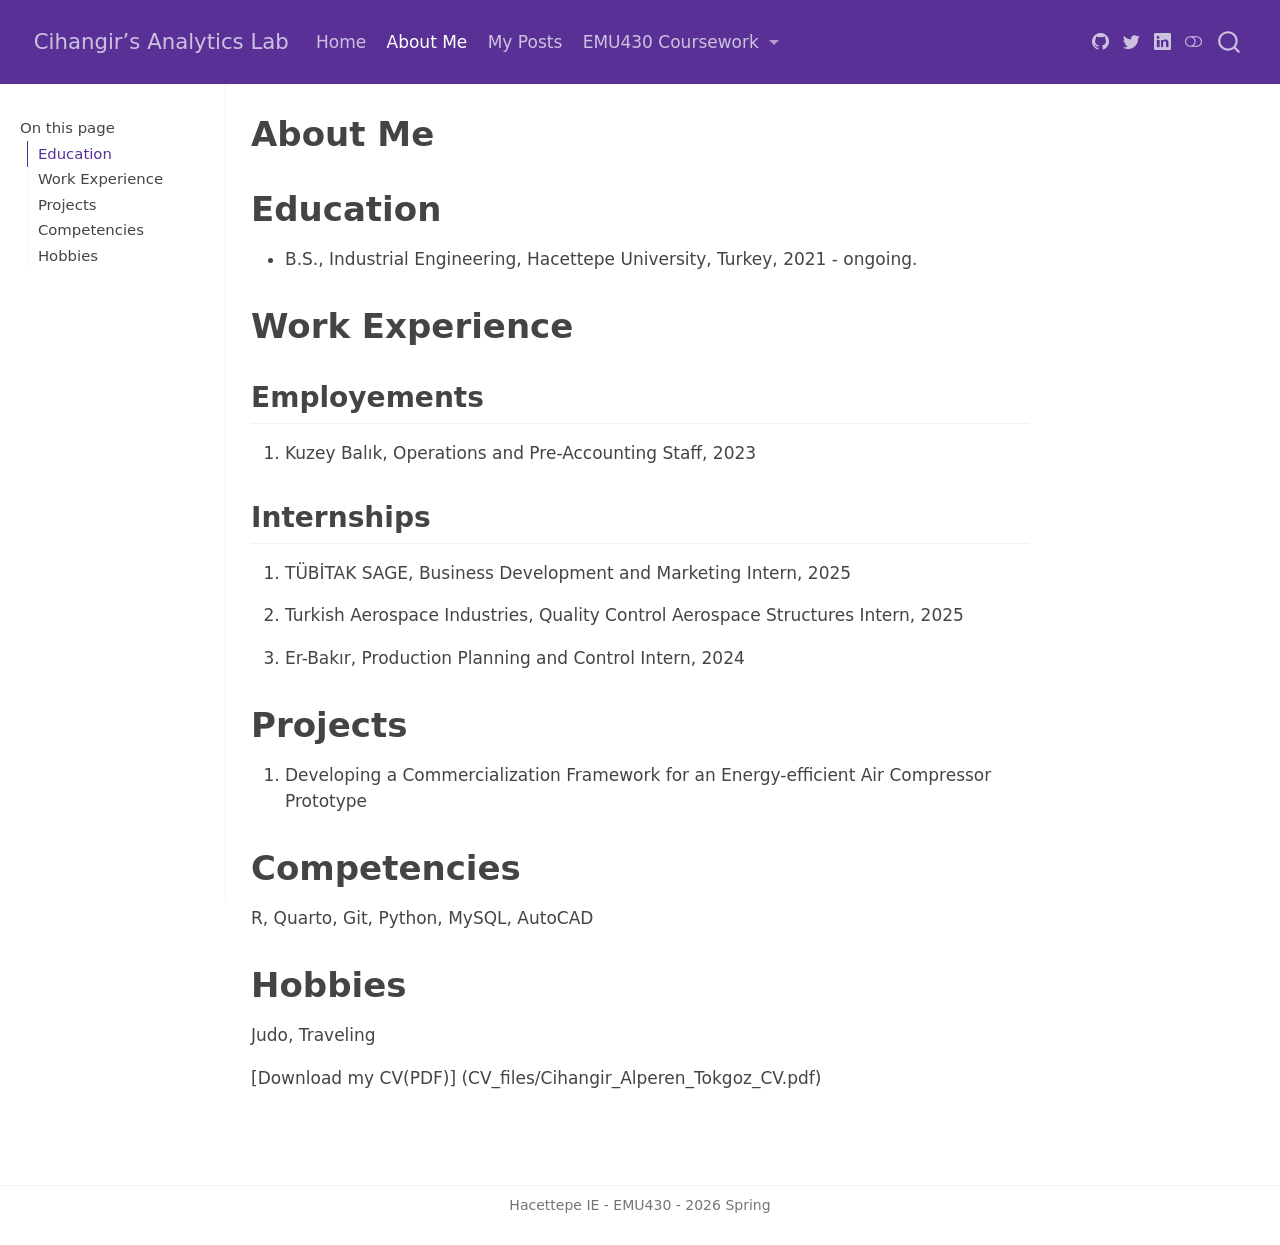
==== docs/about.html @ 6f15af60 "cv pdf ekleme deneme" ====
<!DOCTYPE html>
<html xmlns="http://www.w3.org/1999/xhtml" lang="en" xml:lang="en"><head>

<meta charset="utf-8">
<meta name="generator" content="quarto-1.8.25">

<meta name="viewport" content="width=device-width, initial-scale=1.0, user-scalable=yes">


<title>About Me – Cihangir’s Analytics Lab</title>
<style>
code{white-space: pre-wrap;}
span.smallcaps{font-variant: small-caps;}
div.columns{display: flex; gap: min(4vw, 1.5em);}
div.column{flex: auto; overflow-x: auto;}
div.hanging-indent{margin-left: 1.5em; text-indent: -1.5em;}
ul.task-list{list-style: none;}
ul.task-list li input[type="checkbox"] {
  width: 0.8em;
  margin: 0 0.8em 0.2em -1em; /* quarto-specific, see https://github.com/quarto-dev/quarto-cli/issues/4556 */ 
  vertical-align: middle;
}
</style>


<script src="site_libs/quarto-nav/quarto-nav.js"></script>
<script src="site_libs/quarto-nav/headroom.min.js"></script>
<script src="site_libs/clipboard/clipboard.min.js"></script>
<script src="site_libs/quarto-search/autocomplete.umd.js"></script>
<script src="site_libs/quarto-search/fuse.min.js"></script>
<script src="site_libs/quarto-search/quarto-search.js"></script>
<meta name="quarto:offset" content="./">
<script src="site_libs/quarto-html/quarto.js" type="module"></script>
<script src="site_libs/quarto-html/tabsets/tabsets.js" type="module"></script>
<script src="site_libs/quarto-html/axe/axe-check.js" type="module"></script>
<script src="site_libs/quarto-html/popper.min.js"></script>
<script src="site_libs/quarto-html/tippy.umd.min.js"></script>
<script src="site_libs/quarto-html/anchor.min.js"></script>
<link href="site_libs/quarto-html/tippy.css" rel="stylesheet">
<link href="site_libs/quarto-html/quarto-syntax-highlighting-7b89279ff1a6dce999919e0e67d4d9ec.css" rel="stylesheet" class="quarto-color-scheme" id="quarto-text-highlighting-styles">
<link href="site_libs/quarto-html/quarto-syntax-highlighting-dark-707d8167ce6003fca903bfe2be84ab7f.css" rel="stylesheet" class="quarto-color-scheme quarto-color-alternate" id="quarto-text-highlighting-styles">
<link href="site_libs/quarto-html/quarto-syntax-highlighting-7b89279ff1a6dce999919e0e67d4d9ec.css" rel="stylesheet" class="quarto-color-scheme-extra" id="quarto-text-highlighting-styles">
<script src="site_libs/bootstrap/bootstrap.min.js"></script>
<link href="site_libs/bootstrap/bootstrap-icons.css" rel="stylesheet">
<link href="site_libs/bootstrap/bootstrap-1f4f0a526e33a25f9ede20238f494f88.min.css" rel="stylesheet" append-hash="true" class="quarto-color-scheme" id="quarto-bootstrap" data-mode="light">
<link href="site_libs/bootstrap/bootstrap-dark-b7d7e4963d0d63b27f52642e5120691d.min.css" rel="stylesheet" append-hash="true" class="quarto-color-scheme quarto-color-alternate" id="quarto-bootstrap" data-mode="dark">
<link href="site_libs/bootstrap/bootstrap-1f4f0a526e33a25f9ede20238f494f88.min.css" rel="stylesheet" append-hash="true" class="quarto-color-scheme-extra" id="quarto-bootstrap" data-mode="light">
<script id="quarto-search-options" type="application/json">{
  "location": "navbar",
  "copy-button": false,
  "collapse-after": 3,
  "panel-placement": "end",
  "type": "overlay",
  "limit": 50,
  "keyboard-shortcut": [
    "f",
    "/",
    "s"
  ],
  "show-item-context": false,
  "language": {
    "search-no-results-text": "No results",
    "search-matching-documents-text": "matching documents",
    "search-copy-link-title": "Copy link to search",
    "search-hide-matches-text": "Hide additional matches",
    "search-more-match-text": "more match in this document",
    "search-more-matches-text": "more matches in this document",
    "search-clear-button-title": "Clear",
    "search-text-placeholder": "",
    "search-detached-cancel-button-title": "Cancel",
    "search-submit-button-title": "Submit",
    "search-label": "Search"
  }
}</script>


<link rel="stylesheet" href="styles.css">
</head>

<body class="docked nav-fixed quarto-light"><script id="quarto-html-before-body" type="application/javascript">
    const toggleBodyColorMode = (bsSheetEl) => {
      const mode = bsSheetEl.getAttribute("data-mode");
      const bodyEl = window.document.querySelector("body");
      if (mode === "dark") {
        bodyEl.classList.add("quarto-dark");
        bodyEl.classList.remove("quarto-light");
      } else {
        bodyEl.classList.add("quarto-light");
        bodyEl.classList.remove("quarto-dark");
      }
    }
    const toggleBodyColorPrimary = () => {
      const bsSheetEl = window.document.querySelector("link#quarto-bootstrap:not([rel=disabled-stylesheet])");
      if (bsSheetEl) {
        toggleBodyColorMode(bsSheetEl);
      }
    }
    const setColorSchemeToggle = (alternate) => {
      const toggles = window.document.querySelectorAll('.quarto-color-scheme-toggle');
      for (let i=0; i < toggles.length; i++) {
        const toggle = toggles[i];
        if (toggle) {
          if (alternate) {
            toggle.classList.add("alternate");
          } else {
            toggle.classList.remove("alternate");
          }
        }
      }
    };
    const toggleColorMode = (alternate) => {
      // Switch the stylesheets
      const primaryStylesheets = window.document.querySelectorAll('link.quarto-color-scheme:not(.quarto-color-alternate)');
      const alternateStylesheets = window.document.querySelectorAll('link.quarto-color-scheme.quarto-color-alternate');
      manageTransitions('#quarto-margin-sidebar .nav-link', false);
      if (alternate) {
        // note: dark is layered on light, we don't disable primary!
        enableStylesheet(alternateStylesheets);
        for (const sheetNode of alternateStylesheets) {
          if (sheetNode.id === "quarto-bootstrap") {
            toggleBodyColorMode(sheetNode);
          }
        }
      } else {
        disableStylesheet(alternateStylesheets);
        enableStylesheet(primaryStylesheets)
        toggleBodyColorPrimary();
      }
      manageTransitions('#quarto-margin-sidebar .nav-link', true);
      // Switch the toggles
      setColorSchemeToggle(alternate)
      // Hack to workaround the fact that safari doesn't
      // properly recolor the scrollbar when toggling (#1455)
      if (navigator.userAgent.indexOf('Safari') > 0 && navigator.userAgent.indexOf('Chrome') == -1) {
        manageTransitions("body", false);
        window.scrollTo(0, 1);
        setTimeout(() => {
          window.scrollTo(0, 0);
          manageTransitions("body", true);
        }, 40);
      }
    }
    const disableStylesheet = (stylesheets) => {
      for (let i=0; i < stylesheets.length; i++) {
        const stylesheet = stylesheets[i];
        stylesheet.rel = 'disabled-stylesheet';
      }
    }
    const enableStylesheet = (stylesheets) => {
      for (let i=0; i < stylesheets.length; i++) {
        const stylesheet = stylesheets[i];
        if(stylesheet.rel !== 'stylesheet') { // for Chrome, which will still FOUC without this check
          stylesheet.rel = 'stylesheet';
        }
      }
    }
    const manageTransitions = (selector, allowTransitions) => {
      const els = window.document.querySelectorAll(selector);
      for (let i=0; i < els.length; i++) {
        const el = els[i];
        if (allowTransitions) {
          el.classList.remove('notransition');
        } else {
          el.classList.add('notransition');
        }
      }
    }
    const isFileUrl = () => {
      return window.location.protocol === 'file:';
    }
    const hasAlternateSentinel = () => {
      let styleSentinel = getColorSchemeSentinel();
      if (styleSentinel !== null) {
        return styleSentinel === "alternate";
      } else {
        return false;
      }
    }
    const setStyleSentinel = (alternate) => {
      const value = alternate ? "alternate" : "default";
      if (!isFileUrl()) {
        window.localStorage.setItem("quarto-color-scheme", value);
      } else {
        localAlternateSentinel = value;
      }
    }
    const getColorSchemeSentinel = () => {
      if (!isFileUrl()) {
        const storageValue = window.localStorage.getItem("quarto-color-scheme");
        return storageValue != null ? storageValue : localAlternateSentinel;
      } else {
        return localAlternateSentinel;
      }
    }
    const toggleGiscusIfUsed = (isAlternate, darkModeDefault) => {
      const baseTheme = document.querySelector('#giscus-base-theme')?.value ?? 'light';
      const alternateTheme = document.querySelector('#giscus-alt-theme')?.value ?? 'dark';
      let newTheme = '';
      if(authorPrefersDark) {
        newTheme = isAlternate ? baseTheme : alternateTheme;
      } else {
        newTheme = isAlternate ? alternateTheme : baseTheme;
      }
      const changeGiscusTheme = () => {
        // From: https://github.com/giscus/giscus/issues/336
        const sendMessage = (message) => {
          const iframe = document.querySelector('iframe.giscus-frame');
          if (!iframe) return;
          iframe.contentWindow.postMessage({ giscus: message }, 'https://giscus.app');
        }
        sendMessage({
          setConfig: {
            theme: newTheme
          }
        });
      }
      const isGiscussLoaded = window.document.querySelector('iframe.giscus-frame') !== null;
      if (isGiscussLoaded) {
        changeGiscusTheme();
      }
    };
    const authorPrefersDark = false;
    const darkModeDefault = authorPrefersDark;
      document.querySelector('link#quarto-text-highlighting-styles.quarto-color-scheme-extra').rel = 'disabled-stylesheet';
      document.querySelector('link#quarto-bootstrap.quarto-color-scheme-extra').rel = 'disabled-stylesheet';
    let localAlternateSentinel = darkModeDefault ? 'alternate' : 'default';
    // Dark / light mode switch
    window.quartoToggleColorScheme = () => {
      // Read the current dark / light value
      let toAlternate = !hasAlternateSentinel();
      toggleColorMode(toAlternate);
      setStyleSentinel(toAlternate);
      toggleGiscusIfUsed(toAlternate, darkModeDefault);
      window.dispatchEvent(new Event('resize'));
    };
    // Switch to dark mode if need be
    if (hasAlternateSentinel()) {
      toggleColorMode(true);
    } else {
      toggleColorMode(false);
    }
  </script>

<div id="quarto-search-results"></div>
  <header id="quarto-header" class="headroom fixed-top">
    <nav class="navbar navbar-expand-lg " data-bs-theme="dark">
      <div class="navbar-container container-fluid">
      <div class="navbar-brand-container mx-auto">
    <a href="./index.html" class="navbar-brand navbar-brand-logo">
    </a>
    <a class="navbar-brand" href="./index.html">
    <span class="navbar-title">Cihangir’s Analytics Lab</span>
    </a>
  </div>
            <div id="quarto-search" class="" title="Search"></div>
          <button class="navbar-toggler" type="button" data-bs-toggle="collapse" data-bs-target="#navbarCollapse" aria-controls="navbarCollapse" role="menu" aria-expanded="false" aria-label="Toggle navigation" onclick="if (window.quartoToggleHeadroom) { window.quartoToggleHeadroom(); }">
  <span class="navbar-toggler-icon"></span>
</button>
          <div class="collapse navbar-collapse" id="navbarCollapse">
            <ul class="navbar-nav navbar-nav-scroll me-auto">
  <li class="nav-item">
    <a class="nav-link" href="./index.html"> 
<span class="menu-text">Home</span></a>
  </li>  
  <li class="nav-item">
    <a class="nav-link active" href="./about.html" aria-current="page"> 
<span class="menu-text">About Me</span></a>
  </li>  
  <li class="nav-item">
    <a class="nav-link" href="./posts.html"> 
<span class="menu-text">My Posts</span></a>
  </li>  
  <li class="nav-item dropdown ">
    <a class="nav-link dropdown-toggle" href="#" id="nav-menu-emu430-coursework" role="link" data-bs-toggle="dropdown" aria-expanded="false">
 <span class="menu-text">EMU430 Coursework</span>
    </a>
    <ul class="dropdown-menu" aria-labelledby="nav-menu-emu430-coursework">    
        <li>
    <a class="dropdown-item" href="./assignments.html">
 <span class="dropdown-text">Assignments</span></a>
  </li>  
        <li>
    <a class="dropdown-item" href="./project.html">
 <span class="dropdown-text">Project</span></a>
  </li>  
    </ul>
  </li>
</ul>
          </div> <!-- /navcollapse -->
            <div class="quarto-navbar-tools tools-wide">
    <a href="https://github.com/cihanggir" title="" class="quarto-navigation-tool px-1" aria-label=""><i class="bi bi-github"></i></a>
    <a href="https://x.com/cihanggir" title="" class="quarto-navigation-tool px-1" aria-label=""><i class="bi bi-twitter"></i></a>
    <a href="https://www.linkedin.com/in/cihangir-alperen-tokgöz-925695156/" title="" class="quarto-navigation-tool px-1" aria-label=""><i class="bi bi-linkedin"></i></a>
  <a href="" class="quarto-color-scheme-toggle quarto-navigation-tool  px-1" onclick="window.quartoToggleColorScheme(); return false;" title="Toggle dark mode"><i class="bi"></i></a>
</div>
      </div> <!-- /container-fluid -->
    </nav>
</header>
<!-- content -->
<div id="quarto-content" class="quarto-container page-columns page-rows-contents page-layout-article page-navbar">
<!-- sidebar -->
  <nav id="quarto-sidebar" class="sidebar collapse collapse-horizontal quarto-sidebar-collapse-item sidebar-navigation docked overflow-auto">
    <nav id="TOC" role="doc-toc" class="toc-active">
    <h2 id="toc-title">On this page</h2>
   
  <ul>
  <li><a href="#education" id="toc-education" class="nav-link active" data-scroll-target="#education">Education</a></li>
  <li><a href="#work-experience" id="toc-work-experience" class="nav-link" data-scroll-target="#work-experience">Work Experience</a>
  <ul class="collapse">
  <li><a href="#employements" id="toc-employements" class="nav-link" data-scroll-target="#employements">Employements</a></li>
  <li><a href="#internships" id="toc-internships" class="nav-link" data-scroll-target="#internships">Internships</a></li>
  </ul></li>
  <li><a href="#projects" id="toc-projects" class="nav-link" data-scroll-target="#projects">Projects</a></li>
  <li><a href="#competencies" id="toc-competencies" class="nav-link" data-scroll-target="#competencies">Competencies</a></li>
  <li><a href="#hobbies" id="toc-hobbies" class="nav-link" data-scroll-target="#hobbies">Hobbies</a></li>
  </ul>
</nav>
</nav>
<div id="quarto-sidebar-glass" class="quarto-sidebar-collapse-item" data-bs-toggle="collapse" data-bs-target=".quarto-sidebar-collapse-item"></div>
<!-- margin-sidebar -->
    <div id="quarto-margin-sidebar" class="sidebar margin-sidebar zindex-bottom">
    </div>
<!-- main -->
<main class="content" id="quarto-document-content">


<header id="title-block-header" class="quarto-title-block default">
<div class="quarto-title">
<h1 class="title">About Me</h1>
</div>



<div class="quarto-title-meta">

    
  
    
  </div>
  


</header>


<section id="education" class="level1">
<h1>Education</h1>
<ul>
<li>B.S., Industrial Engineering, Hacettepe University, Turkey, 2021 - ongoing.</li>
</ul>
</section>
<section id="work-experience" class="level1">
<h1>Work Experience</h1>
<section id="employements" class="level2">
<h2 class="anchored" data-anchor-id="employements">Employements</h2>
<ol type="1">
<li>Kuzey Balık, Operations and Pre-Accounting Staff, 2023</li>
</ol>
</section>
<section id="internships" class="level2">
<h2 class="anchored" data-anchor-id="internships">Internships</h2>
<ol type="1">
<li><p>TÜBİTAK SAGE, Business Development and Marketing Intern, 2025</p></li>
<li><p>Turkish Aerospace Industries, Quality Control Aerospace Structures Intern, 2025</p></li>
<li><p>Er-Bakır, Production Planning and Control Intern, 2024</p></li>
</ol>
</section>
</section>
<section id="projects" class="level1">
<h1>Projects</h1>
<ol type="1">
<li>Developing a Commercialization Framework for an Energy-efficient Air Compressor Prototype</li>
</ol>
</section>
<section id="competencies" class="level1">
<h1>Competencies</h1>
<p>R, Quarto, Git, Python, MySQL, AutoCAD</p>
</section>
<section id="hobbies" class="level1">
<h1>Hobbies</h1>
<p>Judo, Traveling</p>
<p>[Download my CV(PDF)] (CV_files/Cihangir_Alperen_Tokgoz_CV.pdf)</p>


</section>

<a onclick="window.scrollTo(0, 0); return false;" role="button" id="quarto-back-to-top"><i class="bi bi-arrow-up"></i> Back to top</a></main> <!-- /main -->
<script id="quarto-html-after-body" type="application/javascript">
  window.document.addEventListener("DOMContentLoaded", function (event) {
    // Ensure there is a toggle, if there isn't float one in the top right
    if (window.document.querySelector('.quarto-color-scheme-toggle') === null) {
      const a = window.document.createElement('a');
      a.classList.add('top-right');
      a.classList.add('quarto-color-scheme-toggle');
      a.href = "";
      a.onclick = function() { try { window.quartoToggleColorScheme(); } catch {} return false; };
      const i = window.document.createElement("i");
      i.classList.add('bi');
      a.appendChild(i);
      window.document.body.appendChild(a);
    }
    setColorSchemeToggle(hasAlternateSentinel())
    const icon = "";
    const anchorJS = new window.AnchorJS();
    anchorJS.options = {
      placement: 'right',
      icon: icon
    };
    anchorJS.add('.anchored');
    const isCodeAnnotation = (el) => {
      for (const clz of el.classList) {
        if (clz.startsWith('code-annotation-')) {                     
          return true;
        }
      }
      return false;
    }
    const onCopySuccess = function(e) {
      // button target
      const button = e.trigger;
      // don't keep focus
      button.blur();
      // flash "checked"
      button.classList.add('code-copy-button-checked');
      var currentTitle = button.getAttribute("title");
      button.setAttribute("title", "Copied!");
      let tooltip;
      if (window.bootstrap) {
        button.setAttribute("data-bs-toggle", "tooltip");
        button.setAttribute("data-bs-placement", "left");
        button.setAttribute("data-bs-title", "Copied!");
        tooltip = new bootstrap.Tooltip(button, 
          { trigger: "manual", 
            customClass: "code-copy-button-tooltip",
            offset: [0, -8]});
        tooltip.show();    
      }
      setTimeout(function() {
        if (tooltip) {
          tooltip.hide();
          button.removeAttribute("data-bs-title");
          button.removeAttribute("data-bs-toggle");
          button.removeAttribute("data-bs-placement");
        }
        button.setAttribute("title", currentTitle);
        button.classList.remove('code-copy-button-checked');
      }, 1000);
      // clear code selection
      e.clearSelection();
    }
    const getTextToCopy = function(trigger) {
      const outerScaffold = trigger.parentElement.cloneNode(true);
      const codeEl = outerScaffold.querySelector('code');
      for (const childEl of codeEl.children) {
        if (isCodeAnnotation(childEl)) {
          childEl.remove();
        }
      }
      return codeEl.innerText;
    }
    const clipboard = new window.ClipboardJS('.code-copy-button:not([data-in-quarto-modal])', {
      text: getTextToCopy
    });
    clipboard.on('success', onCopySuccess);
    if (window.document.getElementById('quarto-embedded-source-code-modal')) {
      const clipboardModal = new window.ClipboardJS('.code-copy-button[data-in-quarto-modal]', {
        text: getTextToCopy,
        container: window.document.getElementById('quarto-embedded-source-code-modal')
      });
      clipboardModal.on('success', onCopySuccess);
    }
      var localhostRegex = new RegExp(/^(?:http|https):\/\/localhost\:?[0-9]*\//);
      var mailtoRegex = new RegExp(/^mailto:/);
        var filterRegex = new RegExp('/' + window.location.host + '/');
      var isInternal = (href) => {
          return filterRegex.test(href) || localhostRegex.test(href) || mailtoRegex.test(href);
      }
      // Inspect non-navigation links and adorn them if external
     var links = window.document.querySelectorAll('a[href]:not(.nav-link):not(.navbar-brand):not(.toc-action):not(.sidebar-link):not(.sidebar-item-toggle):not(.pagination-link):not(.no-external):not([aria-hidden]):not(.dropdown-item):not(.quarto-navigation-tool):not(.about-link)');
      for (var i=0; i<links.length; i++) {
        const link = links[i];
        if (!isInternal(link.href)) {
          // undo the damage that might have been done by quarto-nav.js in the case of
          // links that we want to consider external
          if (link.dataset.originalHref !== undefined) {
            link.href = link.dataset.originalHref;
          }
        }
      }
    function tippyHover(el, contentFn, onTriggerFn, onUntriggerFn) {
      const config = {
        allowHTML: true,
        maxWidth: 500,
        delay: 100,
        arrow: false,
        appendTo: function(el) {
            return el.parentElement;
        },
        interactive: true,
        interactiveBorder: 10,
        theme: 'quarto',
        placement: 'bottom-start',
      };
      if (contentFn) {
        config.content = contentFn;
      }
      if (onTriggerFn) {
        config.onTrigger = onTriggerFn;
      }
      if (onUntriggerFn) {
        config.onUntrigger = onUntriggerFn;
      }
      window.tippy(el, config); 
    }
    const noterefs = window.document.querySelectorAll('a[role="doc-noteref"]');
    for (var i=0; i<noterefs.length; i++) {
      const ref = noterefs[i];
      tippyHover(ref, function() {
        // use id or data attribute instead here
        let href = ref.getAttribute('data-footnote-href') || ref.getAttribute('href');
        try { href = new URL(href).hash; } catch {}
        const id = href.replace(/^#\/?/, "");
        const note = window.document.getElementById(id);
        if (note) {
          return note.innerHTML;
        } else {
          return "";
        }
      });
    }
    const xrefs = window.document.querySelectorAll('a.quarto-xref');
    const processXRef = (id, note) => {
      // Strip column container classes
      const stripColumnClz = (el) => {
        el.classList.remove("page-full", "page-columns");
        if (el.children) {
          for (const child of el.children) {
            stripColumnClz(child);
          }
        }
      }
      stripColumnClz(note)
      if (id === null || id.startsWith('sec-')) {
        // Special case sections, only their first couple elements
        const container = document.createElement("div");
        if (note.children && note.children.length > 2) {
          container.appendChild(note.children[0].cloneNode(true));
          for (let i = 1; i < note.children.length; i++) {
            const child = note.children[i];
            if (child.tagName === "P" && child.innerText === "") {
              continue;
            } else {
              container.appendChild(child.cloneNode(true));
              break;
            }
          }
          if (window.Quarto?.typesetMath) {
            window.Quarto.typesetMath(container);
          }
          return container.innerHTML
        } else {
          if (window.Quarto?.typesetMath) {
            window.Quarto.typesetMath(note);
          }
          return note.innerHTML;
        }
      } else {
        // Remove any anchor links if they are present
        const anchorLink = note.querySelector('a.anchorjs-link');
        if (anchorLink) {
          anchorLink.remove();
        }
        if (window.Quarto?.typesetMath) {
          window.Quarto.typesetMath(note);
        }
        if (note.classList.contains("callout")) {
          return note.outerHTML;
        } else {
          return note.innerHTML;
        }
      }
    }
    for (var i=0; i<xrefs.length; i++) {
      const xref = xrefs[i];
      tippyHover(xref, undefined, function(instance) {
        instance.disable();
        let url = xref.getAttribute('href');
        let hash = undefined; 
        if (url.startsWith('#')) {
          hash = url;
        } else {
          try { hash = new URL(url).hash; } catch {}
        }
        if (hash) {
          const id = hash.replace(/^#\/?/, "");
          const note = window.document.getElementById(id);
          if (note !== null) {
            try {
              const html = processXRef(id, note.cloneNode(true));
              instance.setContent(html);
            } finally {
              instance.enable();
              instance.show();
            }
          } else {
            // See if we can fetch this
            fetch(url.split('#')[0])
            .then(res => res.text())
            .then(html => {
              const parser = new DOMParser();
              const htmlDoc = parser.parseFromString(html, "text/html");
              const note = htmlDoc.getElementById(id);
              if (note !== null) {
                const html = processXRef(id, note);
                instance.setContent(html);
              } 
            }).finally(() => {
              instance.enable();
              instance.show();
            });
          }
        } else {
          // See if we can fetch a full url (with no hash to target)
          // This is a special case and we should probably do some content thinning / targeting
          fetch(url)
          .then(res => res.text())
          .then(html => {
            const parser = new DOMParser();
            const htmlDoc = parser.parseFromString(html, "text/html");
            const note = htmlDoc.querySelector('main.content');
            if (note !== null) {
              // This should only happen for chapter cross references
              // (since there is no id in the URL)
              // remove the first header
              if (note.children.length > 0 && note.children[0].tagName === "HEADER") {
                note.children[0].remove();
              }
              const html = processXRef(null, note);
              instance.setContent(html);
            } 
          }).finally(() => {
            instance.enable();
            instance.show();
          });
        }
      }, function(instance) {
      });
    }
        let selectedAnnoteEl;
        const selectorForAnnotation = ( cell, annotation) => {
          let cellAttr = 'data-code-cell="' + cell + '"';
          let lineAttr = 'data-code-annotation="' +  annotation + '"';
          const selector = 'span[' + cellAttr + '][' + lineAttr + ']';
          return selector;
        }
        const selectCodeLines = (annoteEl) => {
          const doc = window.document;
          const targetCell = annoteEl.getAttribute("data-target-cell");
          const targetAnnotation = annoteEl.getAttribute("data-target-annotation");
          const annoteSpan = window.document.querySelector(selectorForAnnotation(targetCell, targetAnnotation));
          const lines = annoteSpan.getAttribute("data-code-lines").split(",");
          const lineIds = lines.map((line) => {
            return targetCell + "-" + line;
          })
          let top = null;
          let height = null;
          let parent = null;
          if (lineIds.length > 0) {
              //compute the position of the single el (top and bottom and make a div)
              const el = window.document.getElementById(lineIds[0]);
              top = el.offsetTop;
              height = el.offsetHeight;
              parent = el.parentElement.parentElement;
            if (lineIds.length > 1) {
              const lastEl = window.document.getElementById(lineIds[lineIds.length - 1]);
              const bottom = lastEl.offsetTop + lastEl.offsetHeight;
              height = bottom - top;
            }
            if (top !== null && height !== null && parent !== null) {
              // cook up a div (if necessary) and position it 
              let div = window.document.getElementById("code-annotation-line-highlight");
              if (div === null) {
                div = window.document.createElement("div");
                div.setAttribute("id", "code-annotation-line-highlight");
                div.style.position = 'absolute';
                parent.appendChild(div);
              }
              div.style.top = top - 2 + "px";
              div.style.height = height + 4 + "px";
              div.style.left = 0;
              let gutterDiv = window.document.getElementById("code-annotation-line-highlight-gutter");
              if (gutterDiv === null) {
                gutterDiv = window.document.createElement("div");
                gutterDiv.setAttribute("id", "code-annotation-line-highlight-gutter");
                gutterDiv.style.position = 'absolute';
                const codeCell = window.document.getElementById(targetCell);
                const gutter = codeCell.querySelector('.code-annotation-gutter');
                gutter.appendChild(gutterDiv);
              }
              gutterDiv.style.top = top - 2 + "px";
              gutterDiv.style.height = height + 4 + "px";
            }
            selectedAnnoteEl = annoteEl;
          }
        };
        const unselectCodeLines = () => {
          const elementsIds = ["code-annotation-line-highlight", "code-annotation-line-highlight-gutter"];
          elementsIds.forEach((elId) => {
            const div = window.document.getElementById(elId);
            if (div) {
              div.remove();
            }
          });
          selectedAnnoteEl = undefined;
        };
          // Handle positioning of the toggle
      window.addEventListener(
        "resize",
        throttle(() => {
          elRect = undefined;
          if (selectedAnnoteEl) {
            selectCodeLines(selectedAnnoteEl);
          }
        }, 10)
      );
      function throttle(fn, ms) {
      let throttle = false;
      let timer;
        return (...args) => {
          if(!throttle) { // first call gets through
              fn.apply(this, args);
              throttle = true;
          } else { // all the others get throttled
              if(timer) clearTimeout(timer); // cancel #2
              timer = setTimeout(() => {
                fn.apply(this, args);
                timer = throttle = false;
              }, ms);
          }
        };
      }
        // Attach click handler to the DT
        const annoteDls = window.document.querySelectorAll('dt[data-target-cell]');
        for (const annoteDlNode of annoteDls) {
          annoteDlNode.addEventListener('click', (event) => {
            const clickedEl = event.target;
            if (clickedEl !== selectedAnnoteEl) {
              unselectCodeLines();
              const activeEl = window.document.querySelector('dt[data-target-cell].code-annotation-active');
              if (activeEl) {
                activeEl.classList.remove('code-annotation-active');
              }
              selectCodeLines(clickedEl);
              clickedEl.classList.add('code-annotation-active');
            } else {
              // Unselect the line
              unselectCodeLines();
              clickedEl.classList.remove('code-annotation-active');
            }
          });
        }
    const findCites = (el) => {
      const parentEl = el.parentElement;
      if (parentEl) {
        const cites = parentEl.dataset.cites;
        if (cites) {
          return {
            el,
            cites: cites.split(' ')
          };
        } else {
          return findCites(el.parentElement)
        }
      } else {
        return undefined;
      }
    };
    var bibliorefs = window.document.querySelectorAll('a[role="doc-biblioref"]');
    for (var i=0; i<bibliorefs.length; i++) {
      const ref = bibliorefs[i];
      const citeInfo = findCites(ref);
      if (citeInfo) {
        tippyHover(citeInfo.el, function() {
          var popup = window.document.createElement('div');
          citeInfo.cites.forEach(function(cite) {
            var citeDiv = window.document.createElement('div');
            citeDiv.classList.add('hanging-indent');
            citeDiv.classList.add('csl-entry');
            var biblioDiv = window.document.getElementById('ref-' + cite);
            if (biblioDiv) {
              citeDiv.innerHTML = biblioDiv.innerHTML;
            }
            popup.appendChild(citeDiv);
          });
          return popup.innerHTML;
        });
      }
    }
  });
  </script>
</div> <!-- /content -->
<footer class="footer">
  <div class="nav-footer">
    <div class="nav-footer-left">
      &nbsp;
    </div>   
    <div class="nav-footer-center">
<p>Hacettepe IE - EMU430 - 2026 Spring</p>
</div>
    <div class="nav-footer-right">
      &nbsp;
    </div>
  </div>
</footer>




</body></html>
---- docs/site_libs/quarto-html/quarto-syntax-highlighting-7b89279ff1a6dce999919e0e67d4d9ec.css ----
/* quarto syntax highlight colors */
:root {
  --quarto-hl-ot-color: #003B4F;
  --quarto-hl-at-color: #657422;
  --quarto-hl-ss-color: #20794D;
  --quarto-hl-an-color: #5E5E5E;
  --quarto-hl-fu-color: #4758AB;
  --quarto-hl-st-color: #20794D;
  --quarto-hl-cf-color: #003B4F;
  --quarto-hl-op-color: #5E5E5E;
  --quarto-hl-er-color: #AD0000;
  --quarto-hl-bn-color: #AD0000;
  --quarto-hl-al-color: #AD0000;
  --quarto-hl-va-color: #111111;
  --quarto-hl-bu-color: inherit;
  --quarto-hl-ex-color: inherit;
  --quarto-hl-pp-color: #AD0000;
  --quarto-hl-in-color: #5E5E5E;
  --quarto-hl-vs-color: #20794D;
  --quarto-hl-wa-color: #5E5E5E;
  --quarto-hl-do-color: #5E5E5E;
  --quarto-hl-im-color: #00769E;
  --quarto-hl-ch-color: #20794D;
  --quarto-hl-dt-color: #AD0000;
  --quarto-hl-fl-color: #AD0000;
  --quarto-hl-co-color: #5E5E5E;
  --quarto-hl-cv-color: #5E5E5E;
  --quarto-hl-cn-color: #8f5902;
  --quarto-hl-sc-color: #5E5E5E;
  --quarto-hl-dv-color: #AD0000;
  --quarto-hl-kw-color: #003B4F;
}

/* other quarto variables */
:root {
  --quarto-font-monospace: SFMono-Regular, Menlo, Monaco, Consolas, "Liberation Mono", "Courier New", monospace;
}

/* syntax highlight based on Pandoc's rules */
pre > code.sourceCode > span {
  color: #003B4F;
}

code.sourceCode > span {
  color: #003B4F;
}

div.sourceCode,
div.sourceCode pre.sourceCode {
  color: #003B4F;
}

/* Normal */
code span {
  color: #003B4F;
}

/* Alert */
code span.al {
  color: #AD0000;
  font-style: inherit;
}

/* Annotation */
code span.an {
  color: #5E5E5E;
  font-style: inherit;
}

/* Attribute */
code span.at {
  color: #657422;
  font-style: inherit;
}

/* BaseN */
code span.bn {
  color: #AD0000;
  font-style: inherit;
}

/* BuiltIn */
code span.bu {
  font-style: inherit;
}

/* ControlFlow */
code span.cf {
  color: #003B4F;
  font-weight: bold;
  font-style: inherit;
}

/* Char */
code span.ch {
  color: #20794D;
  font-style: inherit;
}

/* Constant */
code span.cn {
  color: #8f5902;
  font-style: inherit;
}

/* Comment */
code span.co {
  color: #5E5E5E;
  font-style: inherit;
}

/* CommentVar */
code span.cv {
  color: #5E5E5E;
  font-style: italic;
}

/* Documentation */
code span.do {
  color: #5E5E5E;
  font-style: italic;
}

/* DataType */
code span.dt {
  color: #AD0000;
  font-style: inherit;
}

/* DecVal */
code span.dv {
  color: #AD0000;
  font-style: inherit;
}

/* Error */
code span.er {
  color: #AD0000;
  font-style: inherit;
}

/* Extension */
code span.ex {
  font-style: inherit;
}

/* Float */
code span.fl {
  color: #AD0000;
  font-style: inherit;
}

/* Function */
code span.fu {
  color: #4758AB;
  font-style: inherit;
}

/* Import */
code span.im {
  color: #00769E;
  font-style: inherit;
}

/* Information */
code span.in {
  color: #5E5E5E;
  font-style: inherit;
}

/* Keyword */
code span.kw {
  color: #003B4F;
  font-weight: bold;
  font-style: inherit;
}

/* Operator */
code span.op {
  color: #5E5E5E;
  font-style: inherit;
}

/* Other */
code span.ot {
  color: #003B4F;
  font-style: inherit;
}

/* Preprocessor */
code span.pp {
  color: #AD0000;
  font-style: inherit;
}

/* SpecialChar */
code span.sc {
  color: #5E5E5E;
  font-style: inherit;
}

/* SpecialString */
code span.ss {
  color: #20794D;
  font-style: inherit;
}

/* String */
code span.st {
  color: #20794D;
  font-style: inherit;
}

/* Variable */
code span.va {
  color: #111111;
  font-style: inherit;
}

/* VerbatimString */
code span.vs {
  color: #20794D;
  font-style: inherit;
}

/* Warning */
code span.wa {
  color: #5E5E5E;
  font-style: italic;
}

.prevent-inlining {
  content: "</";
}

/*# sourceMappingURL=3944bc705cfaf4c80e56f77c5205168a.css.map */
---- docs/site_libs/quarto-html/quarto-syntax-highlighting-dark-707d8167ce6003fca903bfe2be84ab7f.css ----
/* quarto syntax highlight colors */
:root {
  --quarto-hl-al-color: #f07178;
  --quarto-hl-an-color: #d4d0ab;
  --quarto-hl-at-color: #00e0e0;
  --quarto-hl-bn-color: #d4d0ab;
  --quarto-hl-bu-color: #abe338;
  --quarto-hl-ch-color: #abe338;
  --quarto-hl-co-color: #f8f8f2;
  --quarto-hl-cv-color: #ffd700;
  --quarto-hl-cn-color: #ffd700;
  --quarto-hl-cf-color: #ffa07a;
  --quarto-hl-dt-color: #ffa07a;
  --quarto-hl-dv-color: #d4d0ab;
  --quarto-hl-do-color: #f8f8f2;
  --quarto-hl-er-color: #f07178;
  --quarto-hl-ex-color: #00e0e0;
  --quarto-hl-fl-color: #d4d0ab;
  --quarto-hl-fu-color: #ffa07a;
  --quarto-hl-im-color: #abe338;
  --quarto-hl-in-color: #d4d0ab;
  --quarto-hl-kw-color: #ffa07a;
  --quarto-hl-op-color: #ffa07a;
  --quarto-hl-ot-color: #00e0e0;
  --quarto-hl-pp-color: #dcc6e0;
  --quarto-hl-re-color: #00e0e0;
  --quarto-hl-sc-color: #abe338;
  --quarto-hl-ss-color: #abe338;
  --quarto-hl-st-color: #abe338;
  --quarto-hl-va-color: #00e0e0;
  --quarto-hl-vs-color: #abe338;
  --quarto-hl-wa-color: #dcc6e0;
}

/* other quarto variables */
:root {
  --quarto-font-monospace: SFMono-Regular, Menlo, Monaco, Consolas, "Liberation Mono", "Courier New", monospace;
}

/* syntax highlight based on Pandoc's rules */
pre > code.sourceCode > span {
  color: #f8f8f2;
}

code.sourceCode > span {
  color: #f8f8f2;
}

div.sourceCode,
div.sourceCode pre.sourceCode {
  color: #f8f8f2;
}

/* Normal */
code span {
  color: #f8f8f2;
}

/* Alert */
code span.al {
  color: #f07178;
}

/* Annotation */
code span.an {
  color: #d4d0ab;
}

/* Attribute */
code span.at {
  color: #00e0e0;
}

/* BaseN */
code span.bn {
  color: #d4d0ab;
}

/* BuiltIn */
code span.bu {
  color: #abe338;
}

/* ControlFlow */
code span.cf {
  font-weight: bold;
  color: #ffa07a;
}

/* Char */
code span.ch {
  color: #abe338;
}

/* Constant */
code span.cn {
  color: #ffd700;
}

/* Comment */
code span.co {
  font-style: italic;
  color: #f8f8f2;
}

/* CommentVar */
code span.cv {
  color: #ffd700;
}

/* Documentation */
code span.do {
  color: #f8f8f2;
}

/* DataType */
code span.dt {
  color: #ffa07a;
}

/* DecVal */
code span.dv {
  color: #d4d0ab;
}

/* Error */
code span.er {
  color: #f07178;
  text-decoration: underline;
}

/* Extension */
code span.ex {
  font-weight: bold;
  color: #00e0e0;
}

/* Float */
code span.fl {
  color: #d4d0ab;
}

/* Function */
code span.fu {
  color: #ffa07a;
}

/* Import */
code span.im {
  color: #abe338;
}

/* Information */
code span.in {
  color: #d4d0ab;
}

/* Keyword */
code span.kw {
  font-weight: bold;
  color: #ffa07a;
}

/* Operator */
code span.op {
  color: #ffa07a;
}

/* Other */
code span.ot {
  color: #00e0e0;
}

/* Preprocessor */
code span.pp {
  color: #dcc6e0;
}

/* RegionMarker */
code span.re {
  background-color: #f8f8f2;
  color: #00e0e0;
}

/* SpecialChar */
code span.sc {
  color: #abe338;
}

/* SpecialString */
code span.ss {
  color: #abe338;
}

/* String */
code span.st {
  color: #abe338;
}

/* Variable */
code span.va {
  color: #00e0e0;
}

/* VerbatimString */
code span.vs {
  color: #abe338;
}

/* Warning */
code span.wa {
  color: #dcc6e0;
}

.prevent-inlining {
  content: "</";
}

/*# sourceMappingURL=f5ab3bb6f5ded8da9f12dd3a91d3da26.css.map */
---- docs/site_libs/quarto-html/quarto-syntax-highlighting-7b89279ff1a6dce999919e0e67d4d9ec.css ----
/* quarto syntax highlight colors */
:root {
  --quarto-hl-ot-color: #003B4F;
  --quarto-hl-at-color: #657422;
  --quarto-hl-ss-color: #20794D;
  --quarto-hl-an-color: #5E5E5E;
  --quarto-hl-fu-color: #4758AB;
  --quarto-hl-st-color: #20794D;
  --quarto-hl-cf-color: #003B4F;
  --quarto-hl-op-color: #5E5E5E;
  --quarto-hl-er-color: #AD0000;
  --quarto-hl-bn-color: #AD0000;
  --quarto-hl-al-color: #AD0000;
  --quarto-hl-va-color: #111111;
  --quarto-hl-bu-color: inherit;
  --quarto-hl-ex-color: inherit;
  --quarto-hl-pp-color: #AD0000;
  --quarto-hl-in-color: #5E5E5E;
  --quarto-hl-vs-color: #20794D;
  --quarto-hl-wa-color: #5E5E5E;
  --quarto-hl-do-color: #5E5E5E;
  --quarto-hl-im-color: #00769E;
  --quarto-hl-ch-color: #20794D;
  --quarto-hl-dt-color: #AD0000;
  --quarto-hl-fl-color: #AD0000;
  --quarto-hl-co-color: #5E5E5E;
  --quarto-hl-cv-color: #5E5E5E;
  --quarto-hl-cn-color: #8f5902;
  --quarto-hl-sc-color: #5E5E5E;
  --quarto-hl-dv-color: #AD0000;
  --quarto-hl-kw-color: #003B4F;
}

/* other quarto variables */
:root {
  --quarto-font-monospace: SFMono-Regular, Menlo, Monaco, Consolas, "Liberation Mono", "Courier New", monospace;
}

/* syntax highlight based on Pandoc's rules */
pre > code.sourceCode > span {
  color: #003B4F;
}

code.sourceCode > span {
  color: #003B4F;
}

div.sourceCode,
div.sourceCode pre.sourceCode {
  color: #003B4F;
}

/* Normal */
code span {
  color: #003B4F;
}

/* Alert */
code span.al {
  color: #AD0000;
  font-style: inherit;
}

/* Annotation */
code span.an {
  color: #5E5E5E;
  font-style: inherit;
}

/* Attribute */
code span.at {
  color: #657422;
  font-style: inherit;
}

/* BaseN */
code span.bn {
  color: #AD0000;
  font-style: inherit;
}

/* BuiltIn */
code span.bu {
  font-style: inherit;
}

/* ControlFlow */
code span.cf {
  color: #003B4F;
  font-weight: bold;
  font-style: inherit;
}

/* Char */
code span.ch {
  color: #20794D;
  font-style: inherit;
}

/* Constant */
code span.cn {
  color: #8f5902;
  font-style: inherit;
}

/* Comment */
code span.co {
  color: #5E5E5E;
  font-style: inherit;
}

/* CommentVar */
code span.cv {
  color: #5E5E5E;
  font-style: italic;
}

/* Documentation */
code span.do {
  color: #5E5E5E;
  font-style: italic;
}

/* DataType */
code span.dt {
  color: #AD0000;
  font-style: inherit;
}

/* DecVal */
code span.dv {
  color: #AD0000;
  font-style: inherit;
}

/* Error */
code span.er {
  color: #AD0000;
  font-style: inherit;
}

/* Extension */
code span.ex {
  font-style: inherit;
}

/* Float */
code span.fl {
  color: #AD0000;
  font-style: inherit;
}

/* Function */
code span.fu {
  color: #4758AB;
  font-style: inherit;
}

/* Import */
code span.im {
  color: #00769E;
  font-style: inherit;
}

/* Information */
code span.in {
  color: #5E5E5E;
  font-style: inherit;
}

/* Keyword */
code span.kw {
  color: #003B4F;
  font-weight: bold;
  font-style: inherit;
}

/* Operator */
code span.op {
  color: #5E5E5E;
  font-style: inherit;
}

/* Other */
code span.ot {
  color: #003B4F;
  font-style: inherit;
}

/* Preprocessor */
code span.pp {
  color: #AD0000;
  font-style: inherit;
}

/* SpecialChar */
code span.sc {
  color: #5E5E5E;
  font-style: inherit;
}

/* SpecialString */
code span.ss {
  color: #20794D;
  font-style: inherit;
}

/* String */
code span.st {
  color: #20794D;
  font-style: inherit;
}

/* Variable */
code span.va {
  color: #111111;
  font-style: inherit;
}

/* VerbatimString */
code span.vs {
  color: #20794D;
  font-style: inherit;
}

/* Warning */
code span.wa {
  color: #5E5E5E;
  font-style: italic;
}

.prevent-inlining {
  content: "</";
}

/*# sourceMappingURL=3944bc705cfaf4c80e56f77c5205168a.css.map */
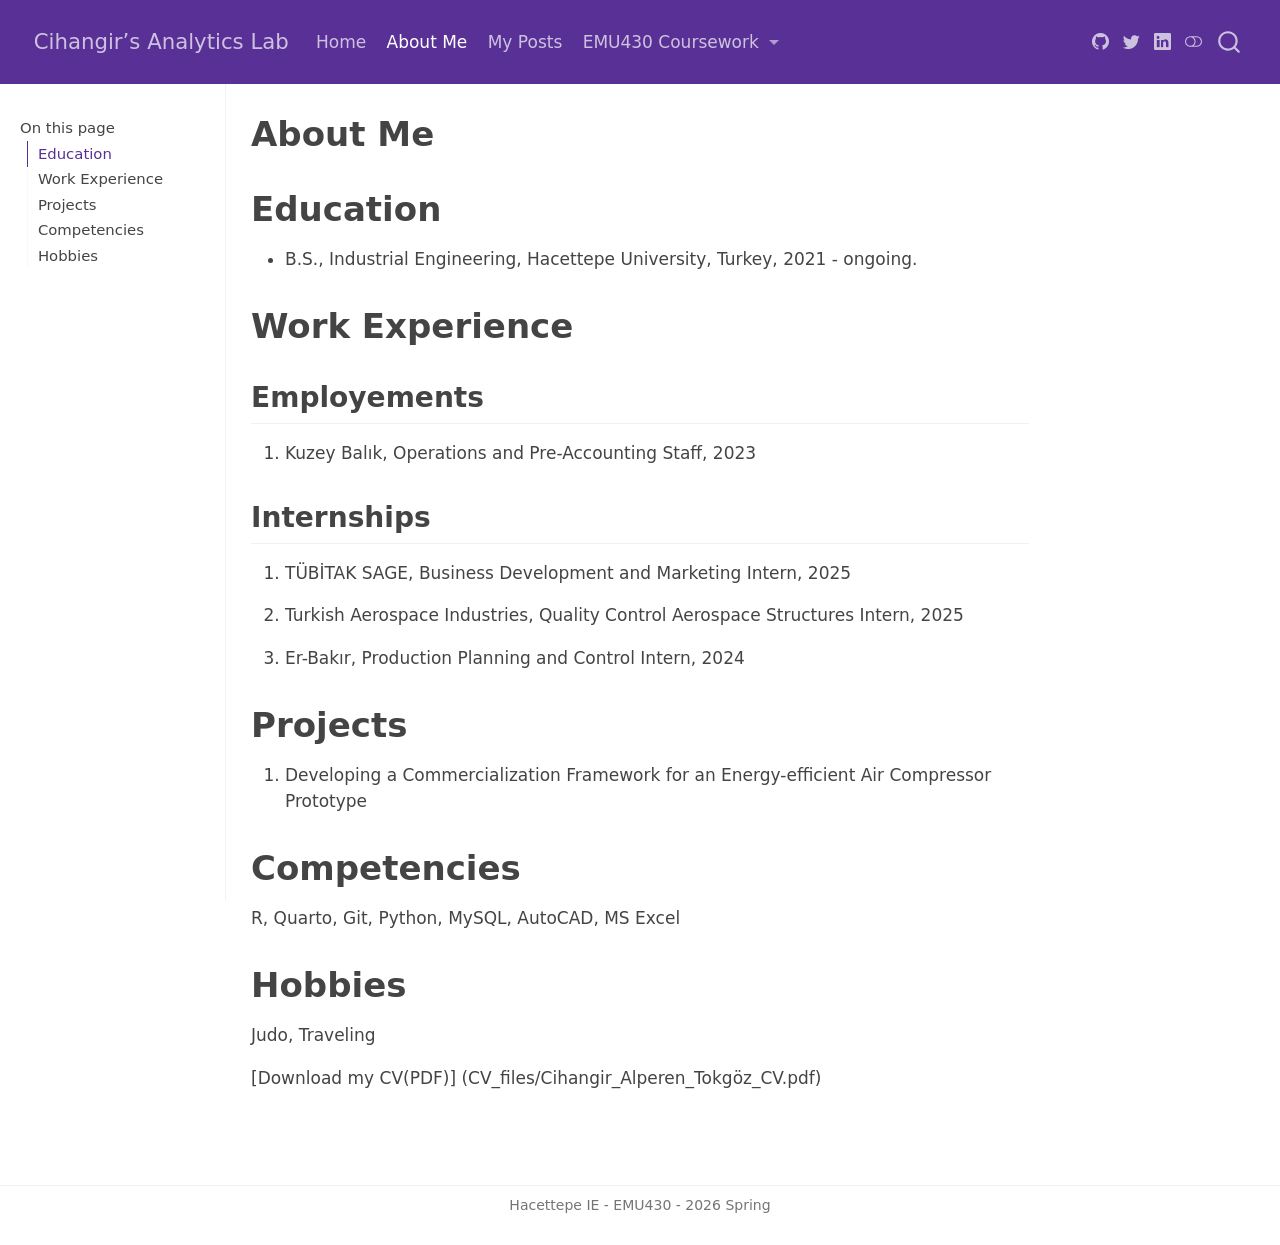
==== commit 0bb44b95: "cv deneme 2" ====
--- a/docs/about.html
+++ b/docs/about.html
@@ -374,12 +374,12 @@
 </section>
 <section id="competencies" class="level1">
 <h1>Competencies</h1>
-<p>R, Quarto, Git, Python, MySQL, AutoCAD</p>
+<p>R, Quarto, Git, Python, MySQL, AutoCAD, MS Excel</p>
 </section>
 <section id="hobbies" class="level1">
 <h1>Hobbies</h1>
 <p>Judo, Traveling</p>
-<p>[Download my CV(PDF)] (CV_files/Cihangir_Alperen_Tokgoz_CV.pdf)</p>
+<p>[Download my CV(PDF)] (CV_files/Cihangir_Alperen_Tokgöz_CV.pdf)</p>
 
 
 </section>
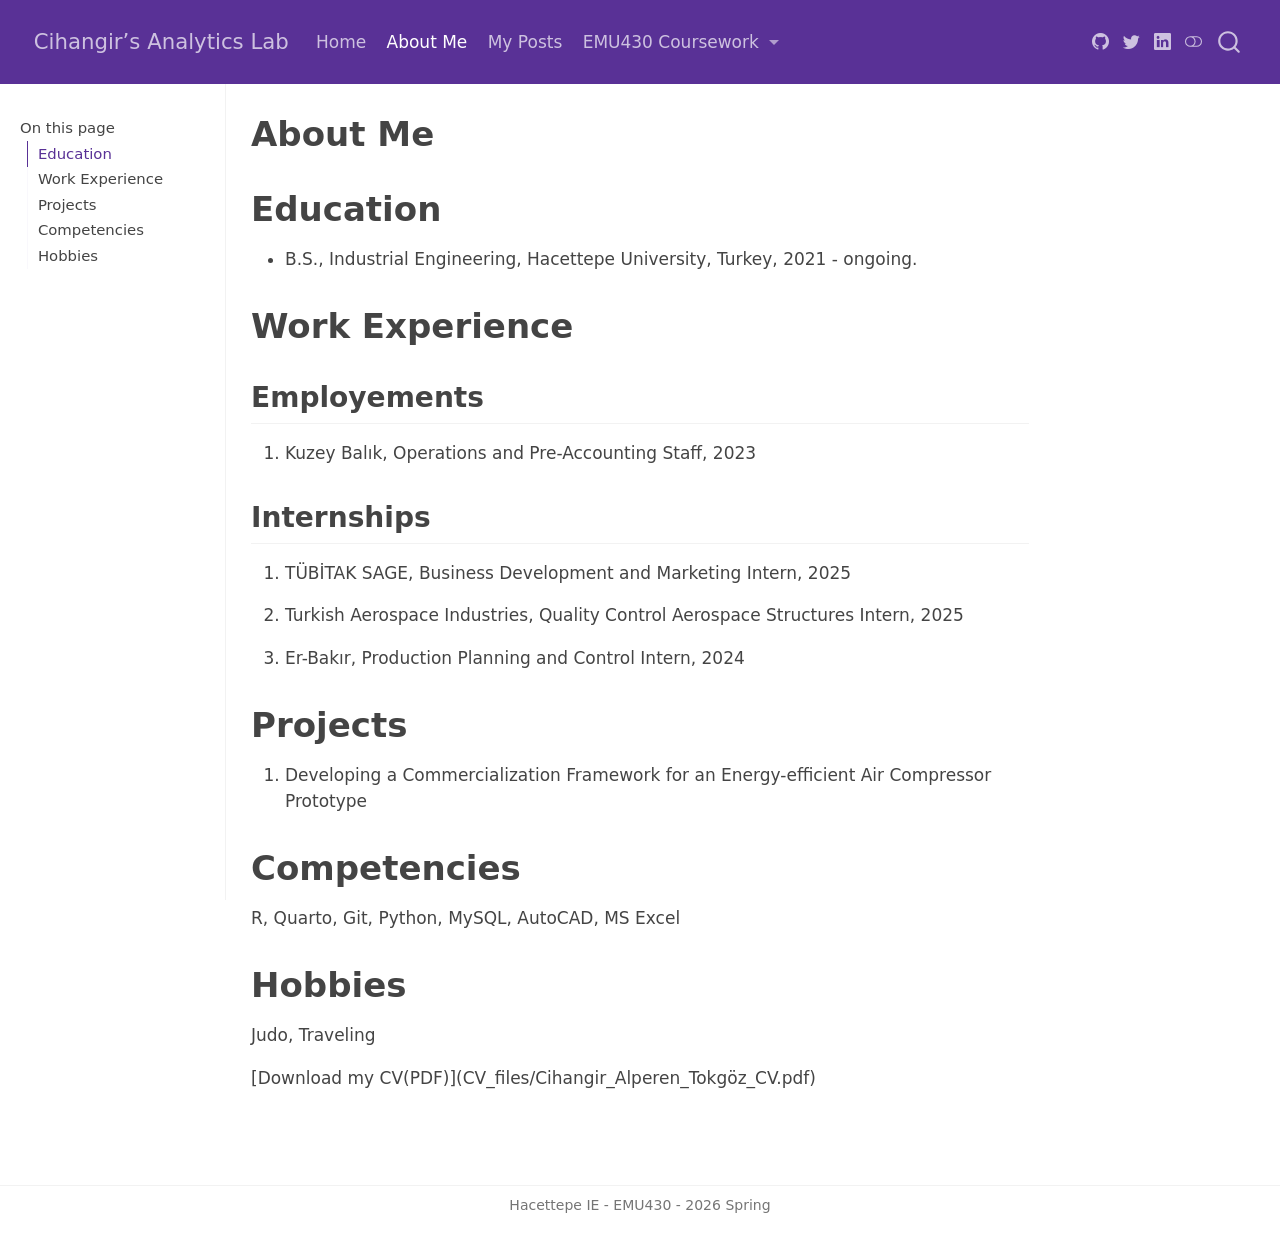
==== commit 627fa694: "cv denemeye devam" ====
--- a/docs/about.html
+++ b/docs/about.html
@@ -379,7 +379,7 @@
 <section id="hobbies" class="level1">
 <h1>Hobbies</h1>
 <p>Judo, Traveling</p>
-<p>[Download my CV(PDF)] (CV_files/Cihangir_Alperen_Tokgöz_CV.pdf)</p>
+<p>[Download my CV(PDF)](CV_files/Cihangir_Alperen_Tokgöz_CV.pdf)</p>
 
 
 </section>
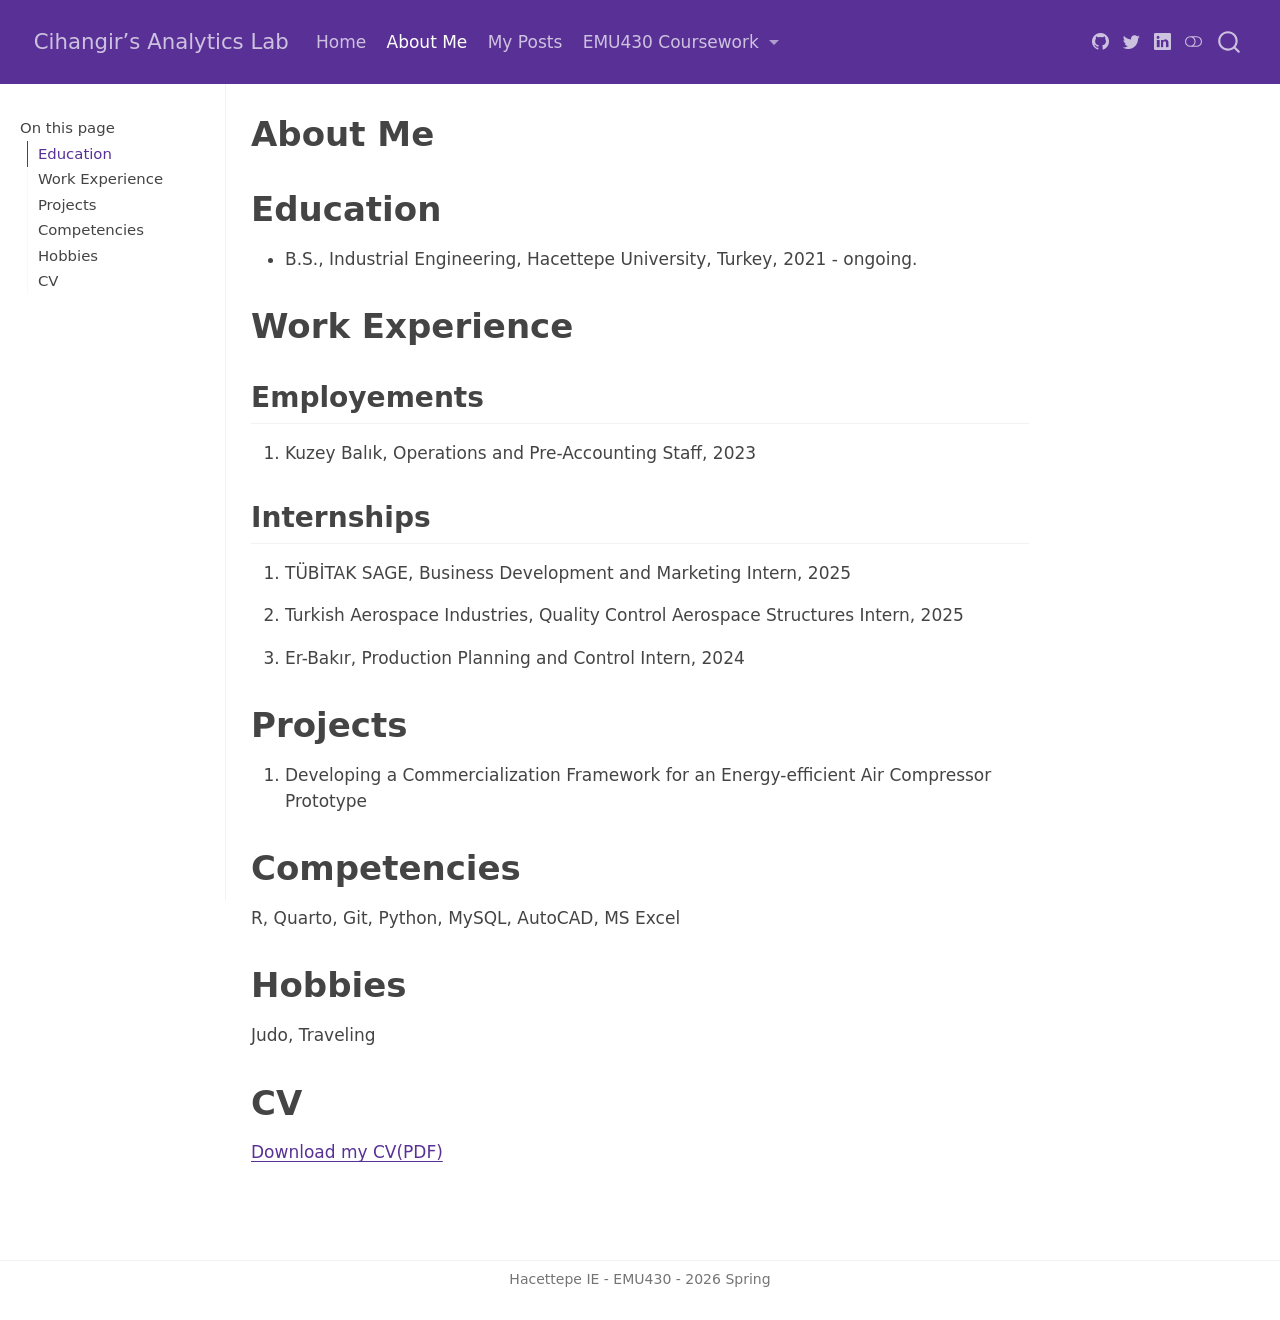
==== commit d44bedde: "CV DENEMEE" ====
--- a/docs/about.html
+++ b/docs/about.html
@@ -313,6 +313,7 @@
   <li><a href="#projects" id="toc-projects" class="nav-link" data-scroll-target="#projects">Projects</a></li>
   <li><a href="#competencies" id="toc-competencies" class="nav-link" data-scroll-target="#competencies">Competencies</a></li>
   <li><a href="#hobbies" id="toc-hobbies" class="nav-link" data-scroll-target="#hobbies">Hobbies</a></li>
+  <li><a href="#cv" id="toc-cv" class="nav-link" data-scroll-target="#cv">CV</a></li>
   </ul>
 </nav>
 </nav>
@@ -379,7 +380,10 @@
 <section id="hobbies" class="level1">
 <h1>Hobbies</h1>
 <p>Judo, Traveling</p>
-<p>[Download my CV(PDF)](CV_files/Cihangir_Alperen_Tokgöz_CV.pdf)</p>
+</section>
+<section id="cv" class="level1">
+<h1>CV</h1>
+<p><a href="CV_files/Cihangir_Alperen_Tokgöz_CV.pdf">Download my CV(PDF)</a></p>
 
 
 </section>
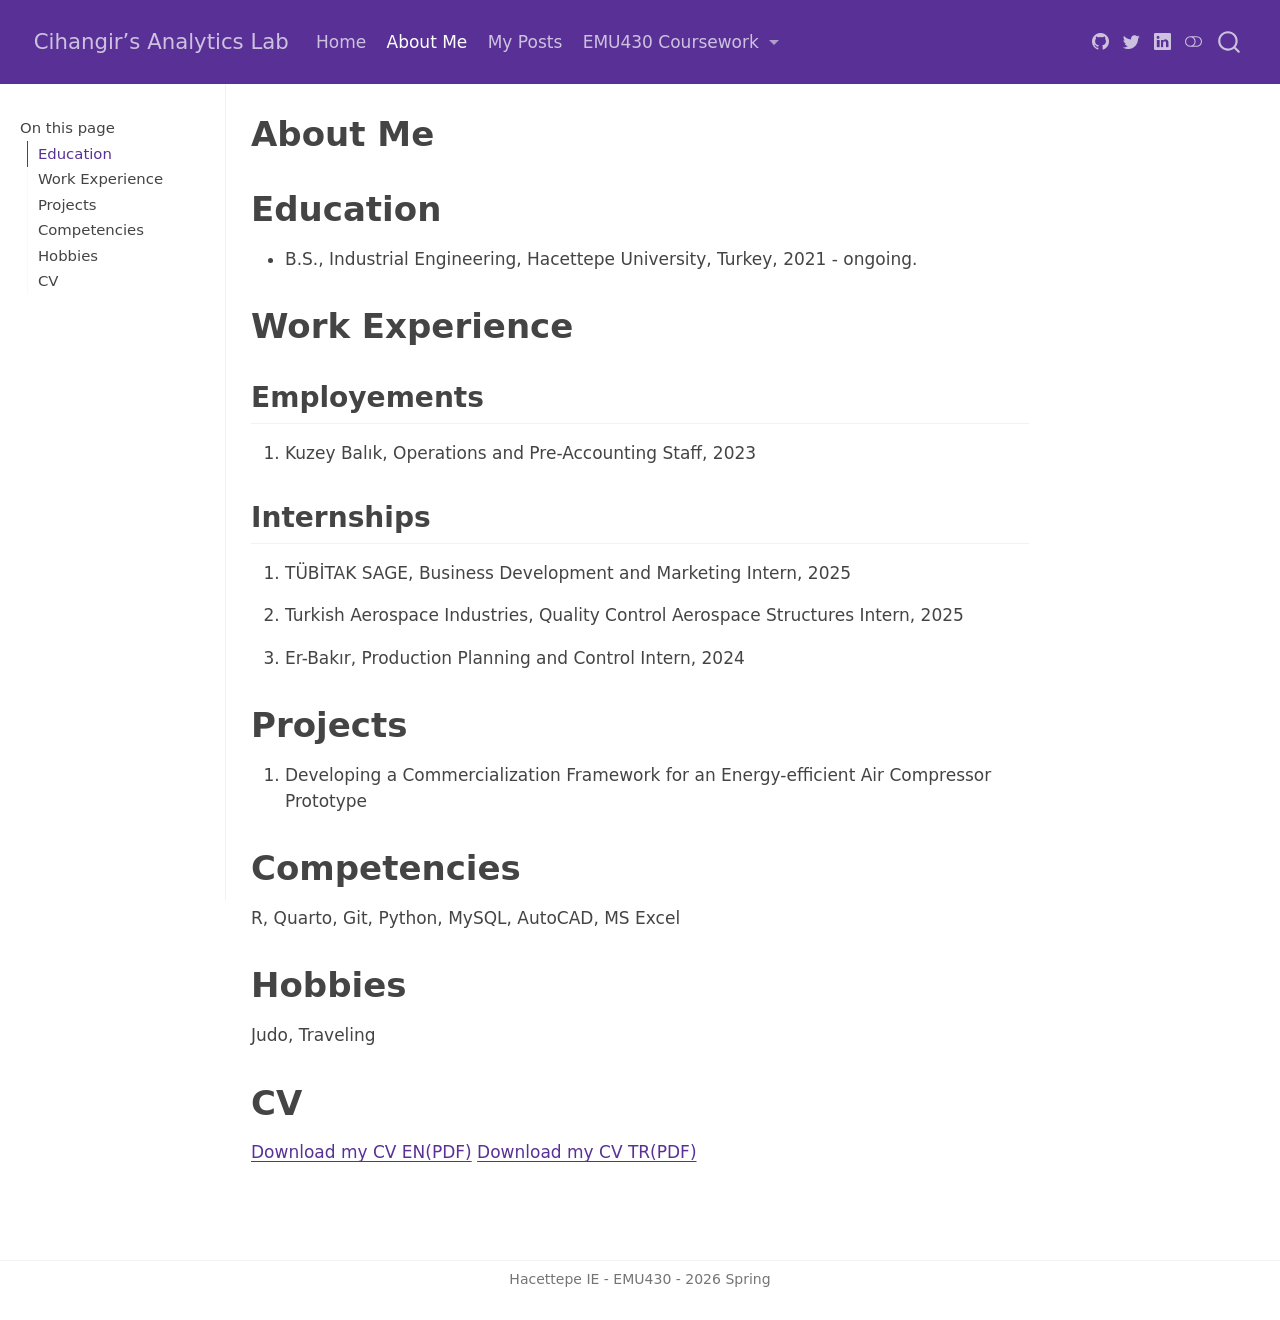
==== commit a216cd65: "cv deneme" ====
--- a/docs/about.html
+++ b/docs/about.html
@@ -383,7 +383,7 @@
 </section>
 <section id="cv" class="level1">
 <h1>CV</h1>
-<p><a href="CV_files/Cihangir_Alperen_Tokgöz_CV.pdf">Download my CV(PDF)</a></p>
+<p><a href="CV_files/Cihangir_Alperen_Tokgöz_CV.pdf">Download my CV EN(PDF)</a> <a href="CV_files/Cihangir_Alperen_Tokgöz_CV_TR.pdf">Download my CV TR(PDF)</a></p>
 
 
 </section>
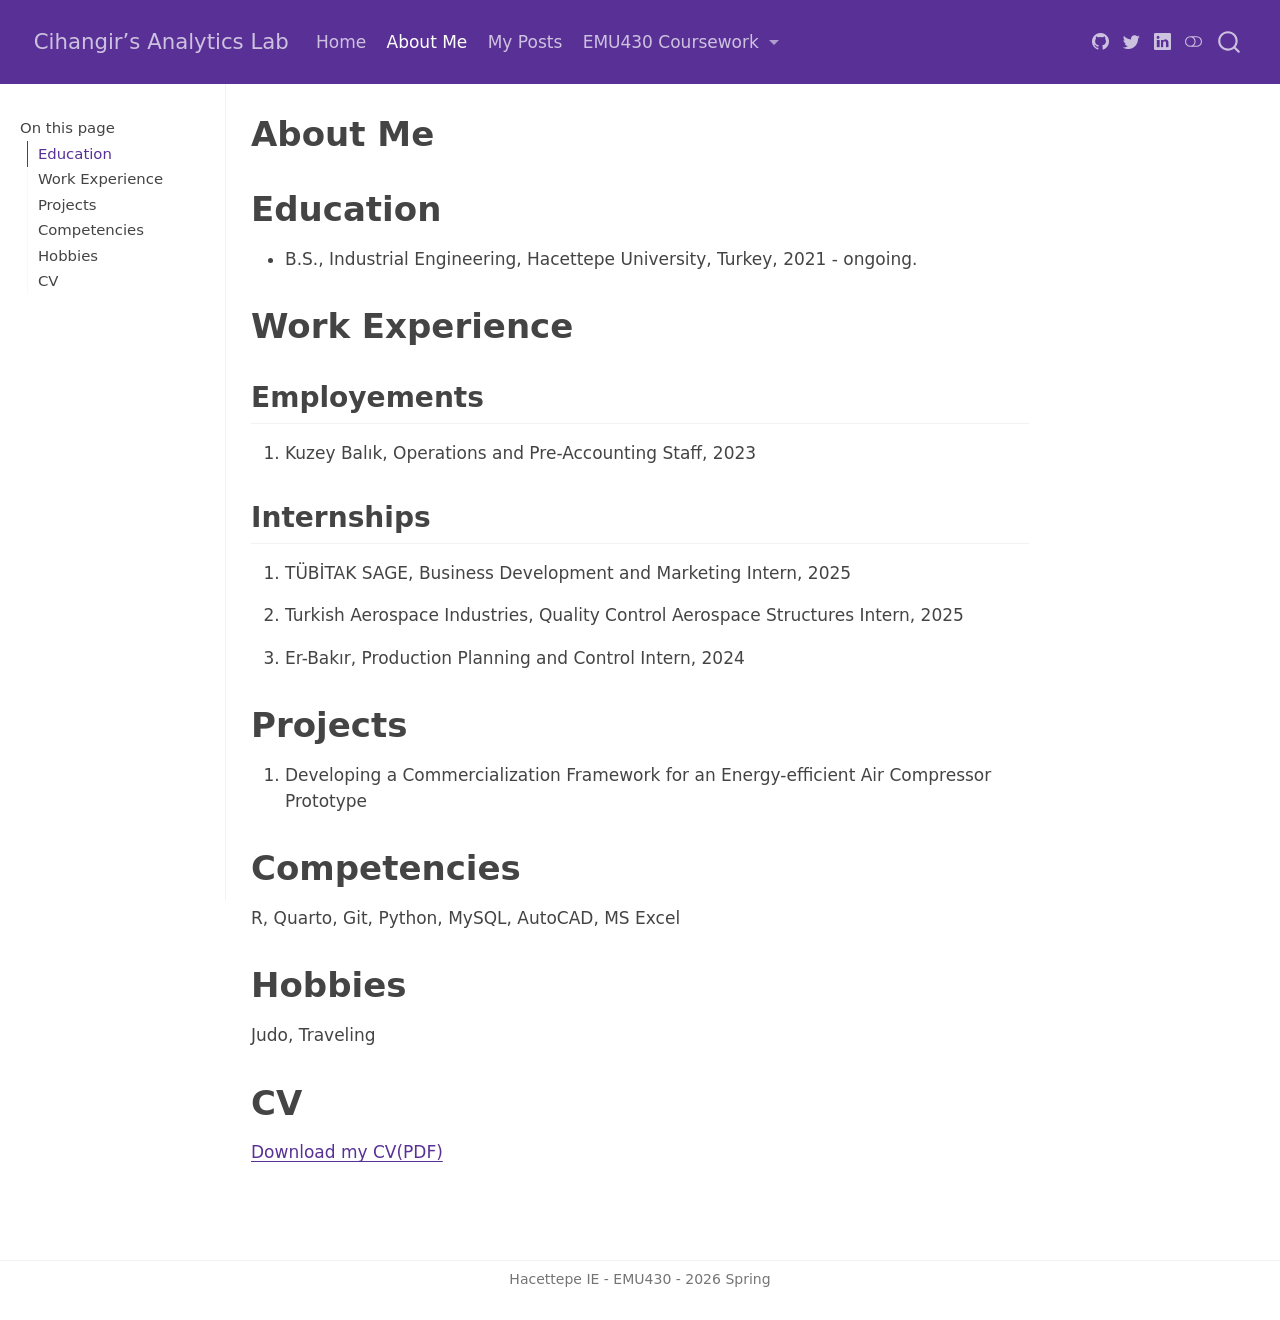
==== commit d6d69adc: "cccvvvvvvvv" ====
--- a/docs/about.html
+++ b/docs/about.html
@@ -383,7 +383,7 @@
 </section>
 <section id="cv" class="level1">
 <h1>CV</h1>
-<p><a href="CV_files/Cihangir_Alperen_Tokgöz_CV.pdf">Download my CV EN(PDF)</a> <a href="CV_files/Cihangir_Alperen_Tokgöz_CV_TR.pdf">Download my CV TR(PDF)</a></p>
+<p><a href="CV_files/Cihangir_Alperen_Tokgöz_CV.pdf">Download my CV(PDF)</a></p>
 
 
 </section>
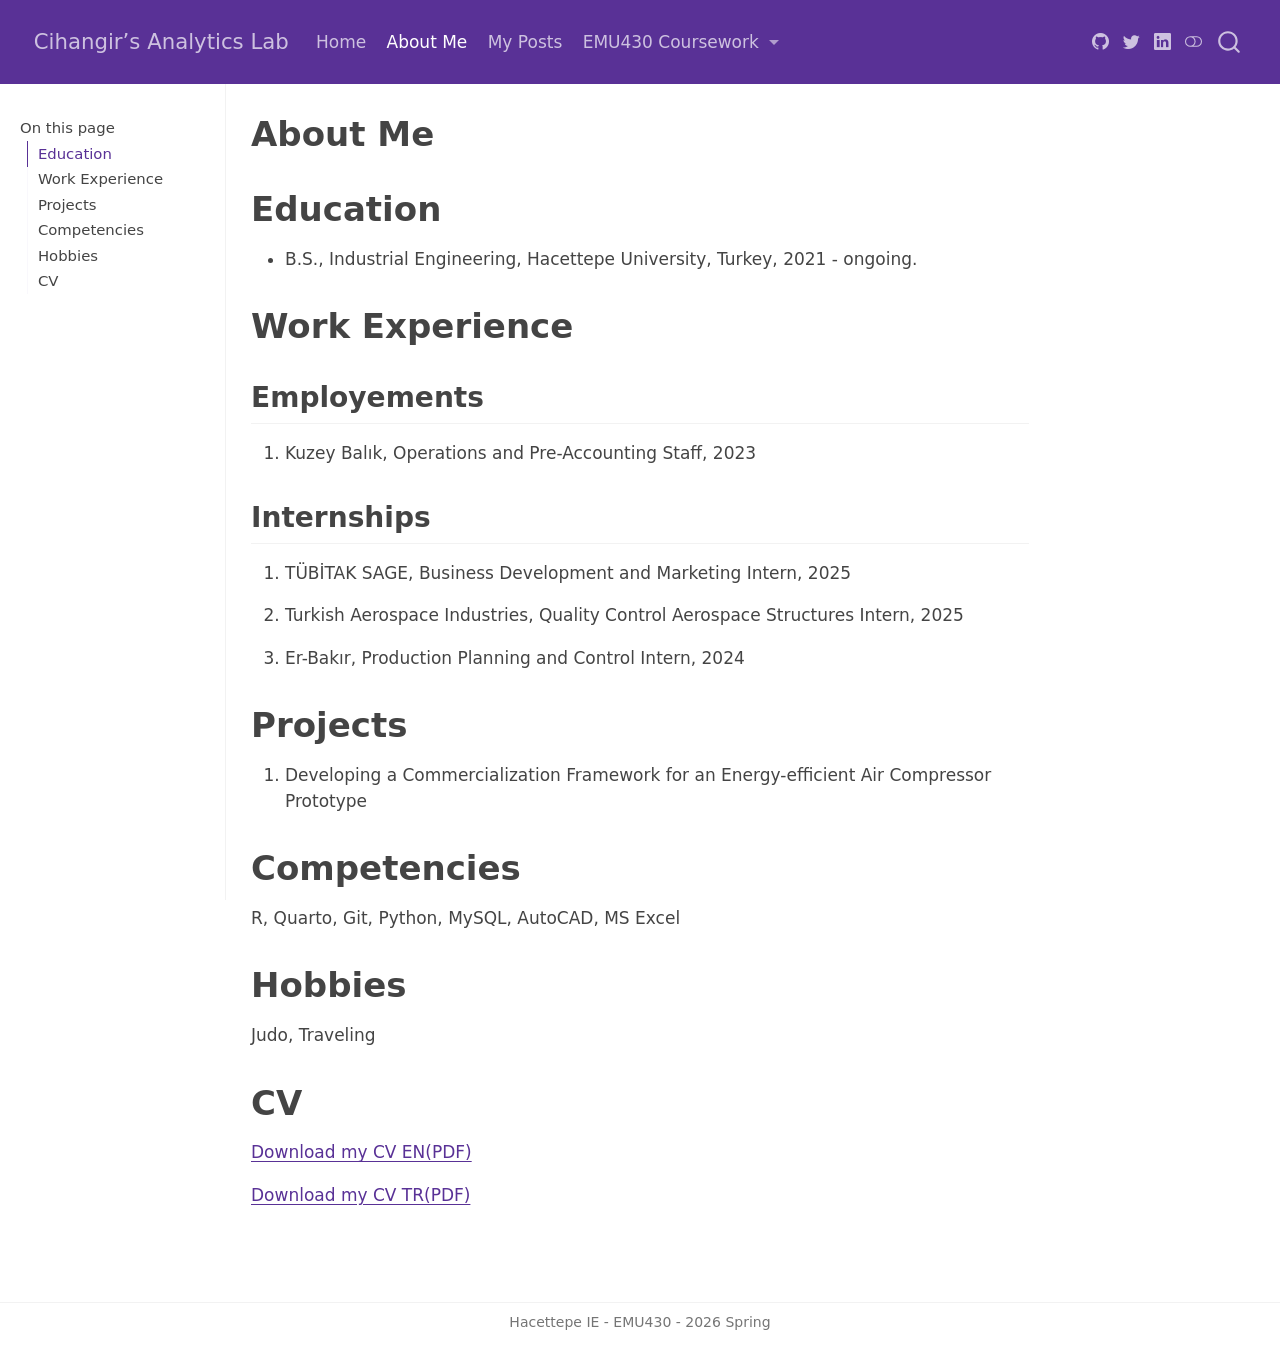
==== commit 6da49d23: "11.22" ====
--- a/docs/about.html
+++ b/docs/about.html
@@ -383,7 +383,8 @@
 </section>
 <section id="cv" class="level1">
 <h1>CV</h1>
-<p><a href="CV_files/Cihangir_Alperen_Tokgöz_CV.pdf">Download my CV(PDF)</a></p>
+<p><a href="CV_files/Cihangir_Alperen_Tokgöz_CV.pdf">Download my CV EN(PDF)</a></p>
+<p><a href="CV_files/Cihangir_Alperen_Tokgöz_CV_TR.pdf">Download my CV TR(PDF)</a></p>
 
 
 </section>
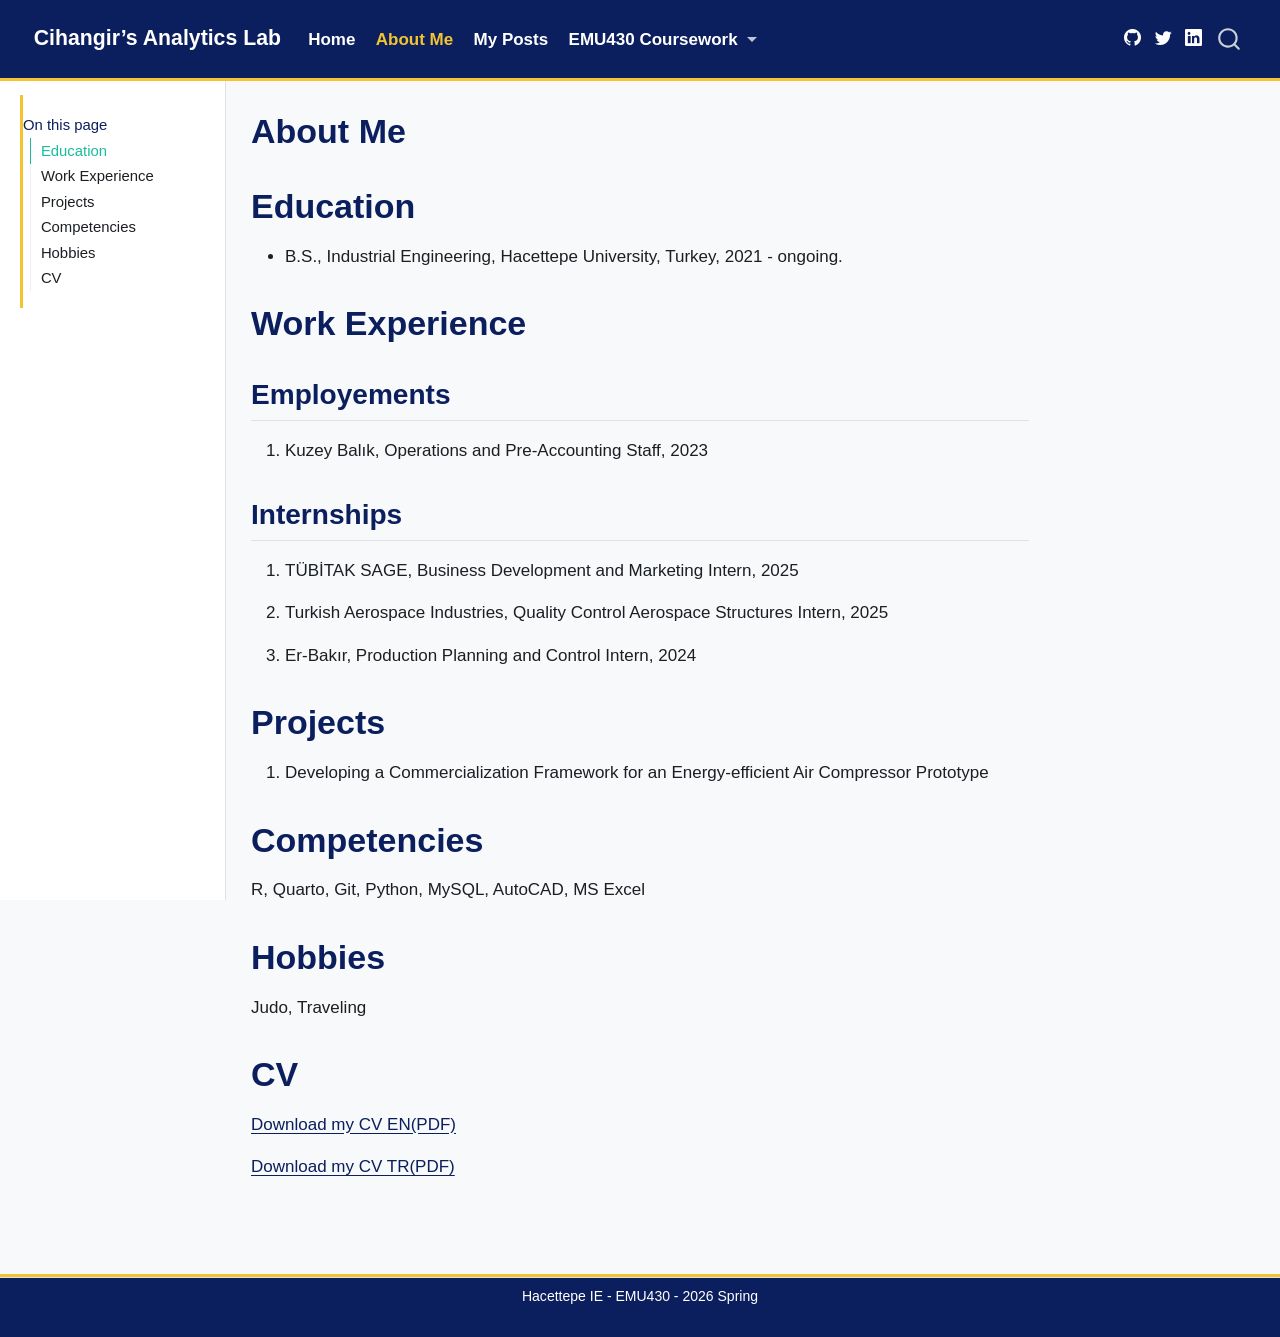
==== commit e823ada4: "fbbb" ====
--- a/docs/about.html
+++ b/docs/about.html
@@ -37,14 +37,10 @@
 <script src="site_libs/quarto-html/tippy.umd.min.js"></script>
 <script src="site_libs/quarto-html/anchor.min.js"></script>
 <link href="site_libs/quarto-html/tippy.css" rel="stylesheet">
-<link href="site_libs/quarto-html/quarto-syntax-highlighting-7b89279ff1a6dce999919e0e67d4d9ec.css" rel="stylesheet" class="quarto-color-scheme" id="quarto-text-highlighting-styles">
-<link href="site_libs/quarto-html/quarto-syntax-highlighting-dark-707d8167ce6003fca903bfe2be84ab7f.css" rel="stylesheet" class="quarto-color-scheme quarto-color-alternate" id="quarto-text-highlighting-styles">
-<link href="site_libs/quarto-html/quarto-syntax-highlighting-7b89279ff1a6dce999919e0e67d4d9ec.css" rel="stylesheet" class="quarto-color-scheme-extra" id="quarto-text-highlighting-styles">
+<link href="site_libs/quarto-html/quarto-syntax-highlighting-7b89279ff1a6dce999919e0e67d4d9ec.css" rel="stylesheet" id="quarto-text-highlighting-styles">
 <script src="site_libs/bootstrap/bootstrap.min.js"></script>
 <link href="site_libs/bootstrap/bootstrap-icons.css" rel="stylesheet">
-<link href="site_libs/bootstrap/bootstrap-1f4f0a526e33a25f9ede20238f494f88.min.css" rel="stylesheet" append-hash="true" class="quarto-color-scheme" id="quarto-bootstrap" data-mode="light">
-<link href="site_libs/bootstrap/bootstrap-dark-b7d7e4963d0d63b27f52642e5120691d.min.css" rel="stylesheet" append-hash="true" class="quarto-color-scheme quarto-color-alternate" id="quarto-bootstrap" data-mode="dark">
-<link href="site_libs/bootstrap/bootstrap-1f4f0a526e33a25f9ede20238f494f88.min.css" rel="stylesheet" append-hash="true" class="quarto-color-scheme-extra" id="quarto-bootstrap" data-mode="light">
+<link href="site_libs/bootstrap/bootstrap-4fa97ab47821152d99d892ea7cd7716f.min.css" rel="stylesheet" append-hash="true" id="quarto-bootstrap" data-mode="light">
 <script id="quarto-search-options" type="application/json">{
   "location": "navbar",
   "copy-button": false,
@@ -77,169 +73,7 @@
 <link rel="stylesheet" href="styles.css">
 </head>
 
-<body class="docked nav-fixed quarto-light"><script id="quarto-html-before-body" type="application/javascript">
-    const toggleBodyColorMode = (bsSheetEl) => {
-      const mode = bsSheetEl.getAttribute("data-mode");
-      const bodyEl = window.document.querySelector("body");
-      if (mode === "dark") {
-        bodyEl.classList.add("quarto-dark");
-        bodyEl.classList.remove("quarto-light");
-      } else {
-        bodyEl.classList.add("quarto-light");
-        bodyEl.classList.remove("quarto-dark");
-      }
-    }
-    const toggleBodyColorPrimary = () => {
-      const bsSheetEl = window.document.querySelector("link#quarto-bootstrap:not([rel=disabled-stylesheet])");
-      if (bsSheetEl) {
-        toggleBodyColorMode(bsSheetEl);
-      }
-    }
-    const setColorSchemeToggle = (alternate) => {
-      const toggles = window.document.querySelectorAll('.quarto-color-scheme-toggle');
-      for (let i=0; i < toggles.length; i++) {
-        const toggle = toggles[i];
-        if (toggle) {
-          if (alternate) {
-            toggle.classList.add("alternate");
-          } else {
-            toggle.classList.remove("alternate");
-          }
-        }
-      }
-    };
-    const toggleColorMode = (alternate) => {
-      // Switch the stylesheets
-      const primaryStylesheets = window.document.querySelectorAll('link.quarto-color-scheme:not(.quarto-color-alternate)');
-      const alternateStylesheets = window.document.querySelectorAll('link.quarto-color-scheme.quarto-color-alternate');
-      manageTransitions('#quarto-margin-sidebar .nav-link', false);
-      if (alternate) {
-        // note: dark is layered on light, we don't disable primary!
-        enableStylesheet(alternateStylesheets);
-        for (const sheetNode of alternateStylesheets) {
-          if (sheetNode.id === "quarto-bootstrap") {
-            toggleBodyColorMode(sheetNode);
-          }
-        }
-      } else {
-        disableStylesheet(alternateStylesheets);
-        enableStylesheet(primaryStylesheets)
-        toggleBodyColorPrimary();
-      }
-      manageTransitions('#quarto-margin-sidebar .nav-link', true);
-      // Switch the toggles
-      setColorSchemeToggle(alternate)
-      // Hack to workaround the fact that safari doesn't
-      // properly recolor the scrollbar when toggling (#1455)
-      if (navigator.userAgent.indexOf('Safari') > 0 && navigator.userAgent.indexOf('Chrome') == -1) {
-        manageTransitions("body", false);
-        window.scrollTo(0, 1);
-        setTimeout(() => {
-          window.scrollTo(0, 0);
-          manageTransitions("body", true);
-        }, 40);
-      }
-    }
-    const disableStylesheet = (stylesheets) => {
-      for (let i=0; i < stylesheets.length; i++) {
-        const stylesheet = stylesheets[i];
-        stylesheet.rel = 'disabled-stylesheet';
-      }
-    }
-    const enableStylesheet = (stylesheets) => {
-      for (let i=0; i < stylesheets.length; i++) {
-        const stylesheet = stylesheets[i];
-        if(stylesheet.rel !== 'stylesheet') { // for Chrome, which will still FOUC without this check
-          stylesheet.rel = 'stylesheet';
-        }
-      }
-    }
-    const manageTransitions = (selector, allowTransitions) => {
-      const els = window.document.querySelectorAll(selector);
-      for (let i=0; i < els.length; i++) {
-        const el = els[i];
-        if (allowTransitions) {
-          el.classList.remove('notransition');
-        } else {
-          el.classList.add('notransition');
-        }
-      }
-    }
-    const isFileUrl = () => {
-      return window.location.protocol === 'file:';
-    }
-    const hasAlternateSentinel = () => {
-      let styleSentinel = getColorSchemeSentinel();
-      if (styleSentinel !== null) {
-        return styleSentinel === "alternate";
-      } else {
-        return false;
-      }
-    }
-    const setStyleSentinel = (alternate) => {
-      const value = alternate ? "alternate" : "default";
-      if (!isFileUrl()) {
-        window.localStorage.setItem("quarto-color-scheme", value);
-      } else {
-        localAlternateSentinel = value;
-      }
-    }
-    const getColorSchemeSentinel = () => {
-      if (!isFileUrl()) {
-        const storageValue = window.localStorage.getItem("quarto-color-scheme");
-        return storageValue != null ? storageValue : localAlternateSentinel;
-      } else {
-        return localAlternateSentinel;
-      }
-    }
-    const toggleGiscusIfUsed = (isAlternate, darkModeDefault) => {
-      const baseTheme = document.querySelector('#giscus-base-theme')?.value ?? 'light';
-      const alternateTheme = document.querySelector('#giscus-alt-theme')?.value ?? 'dark';
-      let newTheme = '';
-      if(authorPrefersDark) {
-        newTheme = isAlternate ? baseTheme : alternateTheme;
-      } else {
-        newTheme = isAlternate ? alternateTheme : baseTheme;
-      }
-      const changeGiscusTheme = () => {
-        // From: https://github.com/giscus/giscus/issues/336
-        const sendMessage = (message) => {
-          const iframe = document.querySelector('iframe.giscus-frame');
-          if (!iframe) return;
-          iframe.contentWindow.postMessage({ giscus: message }, 'https://giscus.app');
-        }
-        sendMessage({
-          setConfig: {
-            theme: newTheme
-          }
-        });
-      }
-      const isGiscussLoaded = window.document.querySelector('iframe.giscus-frame') !== null;
-      if (isGiscussLoaded) {
-        changeGiscusTheme();
-      }
-    };
-    const authorPrefersDark = false;
-    const darkModeDefault = authorPrefersDark;
-      document.querySelector('link#quarto-text-highlighting-styles.quarto-color-scheme-extra').rel = 'disabled-stylesheet';
-      document.querySelector('link#quarto-bootstrap.quarto-color-scheme-extra').rel = 'disabled-stylesheet';
-    let localAlternateSentinel = darkModeDefault ? 'alternate' : 'default';
-    // Dark / light mode switch
-    window.quartoToggleColorScheme = () => {
-      // Read the current dark / light value
-      let toAlternate = !hasAlternateSentinel();
-      toggleColorMode(toAlternate);
-      setStyleSentinel(toAlternate);
-      toggleGiscusIfUsed(toAlternate, darkModeDefault);
-      window.dispatchEvent(new Event('resize'));
-    };
-    // Switch to dark mode if need be
-    if (hasAlternateSentinel()) {
-      toggleColorMode(true);
-    } else {
-      toggleColorMode(false);
-    }
-  </script>
+<body class="docked nav-fixed quarto-light">
 
 <div id="quarto-search-results"></div>
   <header id="quarto-header" class="headroom fixed-top">
@@ -291,7 +125,6 @@
     <a href="https://github.com/cihanggir" title="" class="quarto-navigation-tool px-1" aria-label=""><i class="bi bi-github"></i></a>
     <a href="https://x.com/cihanggir" title="" class="quarto-navigation-tool px-1" aria-label=""><i class="bi bi-twitter"></i></a>
     <a href="https://www.linkedin.com/in/cihangir-alperen-tokgöz-925695156/" title="" class="quarto-navigation-tool px-1" aria-label=""><i class="bi bi-linkedin"></i></a>
-  <a href="" class="quarto-color-scheme-toggle quarto-navigation-tool  px-1" onclick="window.quartoToggleColorScheme(); return false;" title="Toggle dark mode"><i class="bi"></i></a>
 </div>
       </div> <!-- /container-fluid -->
     </nav>
@@ -324,7 +157,6 @@
 <!-- main -->
 <main class="content" id="quarto-document-content">
 
-
 <header id="title-block-header" class="quarto-title-block default">
 <div class="quarto-title">
 <h1 class="title">About Me</h1>
@@ -392,19 +224,6 @@
 <a onclick="window.scrollTo(0, 0); return false;" role="button" id="quarto-back-to-top"><i class="bi bi-arrow-up"></i> Back to top</a></main> <!-- /main -->
 <script id="quarto-html-after-body" type="application/javascript">
   window.document.addEventListener("DOMContentLoaded", function (event) {
-    // Ensure there is a toggle, if there isn't float one in the top right
-    if (window.document.querySelector('.quarto-color-scheme-toggle') === null) {
-      const a = window.document.createElement('a');
-      a.classList.add('top-right');
-      a.classList.add('quarto-color-scheme-toggle');
-      a.href = "";
-      a.onclick = function() { try { window.quartoToggleColorScheme(); } catch {} return false; };
-      const i = window.document.createElement("i");
-      i.classList.add('bi');
-      a.appendChild(i);
-      window.document.body.appendChild(a);
-    }
-    setColorSchemeToggle(hasAlternateSentinel())
     const icon = "";
     const anchorJS = new window.AnchorJS();
     anchorJS.options = {
--- a/docs/styles.css
+++ b/docs/styles.css
@@ -0,0 +1,87 @@
+/* css styles */
+/* Genel sayfa */
+body {
+  font-family: Arial, sans-serif;
+  background-color: #f8f9fa;
+  color: #1b1f23;
+}
+
+/* Navbar */
+.navbar {
+  background-color: #0b1f5e !important; /* lacivert */
+  border-bottom: 3px solid #f4c430;     /* sarı çizgi */
+}
+
+/* Navbar yazıları ve ikonlar */
+.navbar a,
+.navbar-brand,
+.navbar .nav-link,
+.navbar .bi {
+  color: #ffffff !important;
+  font-weight: 600;
+}
+
+/* Hover efekti */
+.navbar a:hover,
+.navbar-brand:hover,
+.navbar .nav-link:hover,
+.navbar .bi:hover {
+  color: #f4c430 !important; /* sarı */
+}
+
+/* Aktif menü */
+.navbar .nav-link.active {
+  color: #f4c430 !important;
+}
+
+/* Başlıklar */
+h1, h2, h3, h4 {
+  color: #0b1f5e;
+}
+
+/* Linkler */
+a {
+  color: #0b1f5e;
+}
+
+a:hover {
+  color: #d4a900;
+}
+
+/* Butonlar */
+.btn,
+.btn-primary {
+  background-color: #0b1f5e !important;
+  border-color: #0b1f5e !important;
+  color: white !important;
+}
+
+.btn:hover,
+.btn-primary:hover {
+  background-color: #f4c430 !important;
+  border-color: #f4c430 !important;
+  color: #0b1f5e !important;
+}
+
+/* Sidebar */
+.sidebar nav[role="doc-toc"] {
+  border-left: 3px solid #f4c430;
+}
+
+/* Footer */
+.nav-footer,
+.footer {
+  background-color: #0b1f5e;
+  color: white !important;
+  border-top: 3px solid #f4c430;
+}
+
+.nav-footer a,
+.footer a {
+  color: #f4c430 !important;
+}
+
+.nav-footer a:hover,
+.footer a:hover {
+  color: #ffffff !important;
+}
